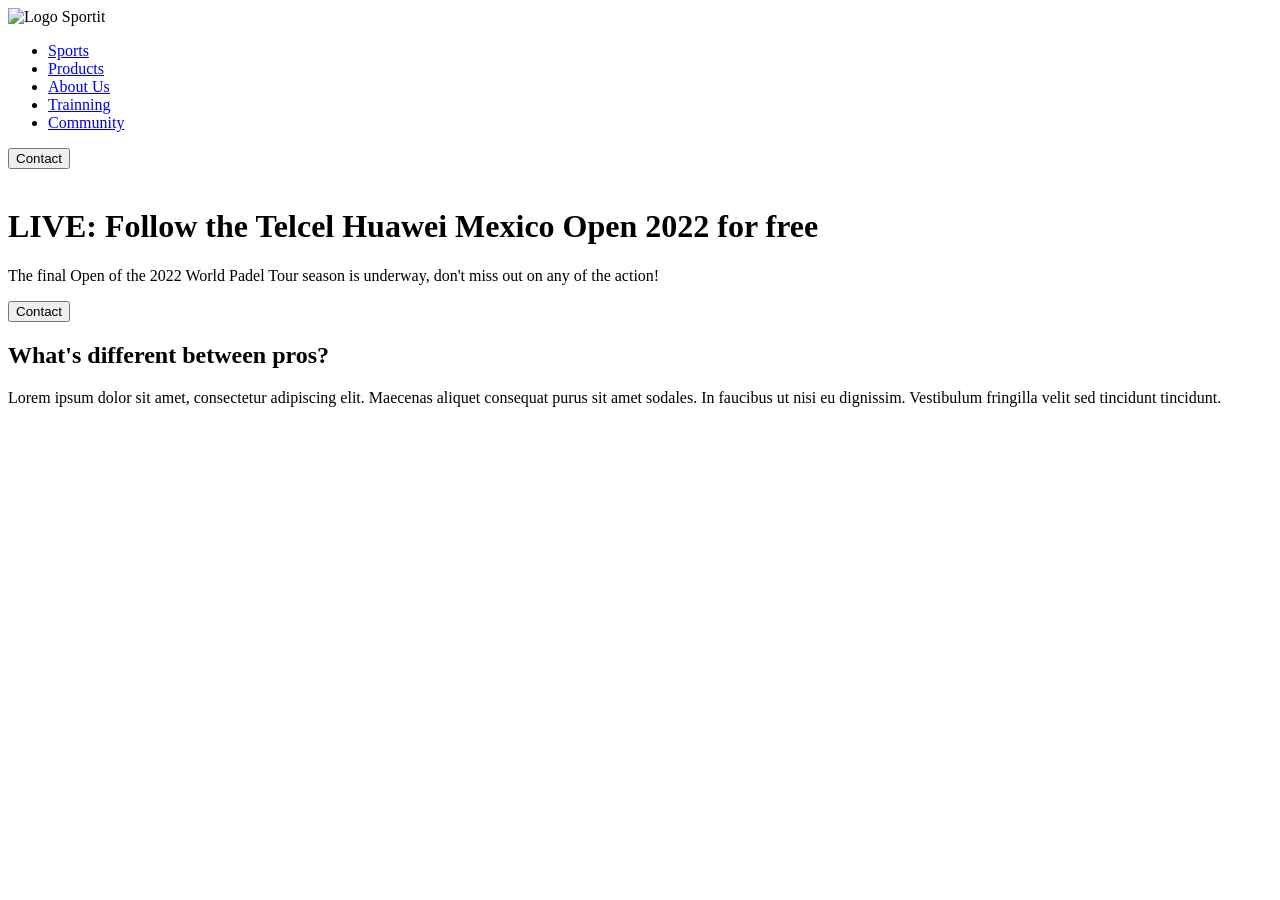
==== root/index.html @ 7d8fcdbb "header ok, banner ok, label 1 ok" ====
<!DOCTYPE html>
<html lang="en">
<head>
    <meta charset="UTF-8">
    <meta http-equiv="X-UA-Compatible" content="IE=edge">
    <meta name="viewport" content="width=device-width, initial-scale=1.0">
    <!-- Font Awasome -->
    <link rel="stylesheet" href="https://cdnjs.cloudflare.com/ajax/libs/font-awesome/6.2.1/css/all.min.css" integrity="sha512-MV7K8+y+gLIBoVD59lQIYicR65iaqukzvf/nwasF0nqhPay5w/9lJmVM2hMDcnK1OnMGCdVK+iQrJ7lzPJQd1w==" crossorigin="anonymous" referrerpolicy="no-referrer" />
    <!-- Google Font -->
    <link rel="preconnect" href="https://fonts.googleapis.com">
    <link rel="preconnect" href="https://fonts.gstatic.com" crossorigin>
    <link href="https://fonts.googleapis.com/css2?family=Be+Vietnam+Pro&display=swap" rel="stylesheet"> 
    <!-- Estilos -->
    <link rel="stylesheet" href="./root/style/style.css">
    <title>Sportit</title>
</head>
<body>
    <header>
        <div>
            <img src="./root/assets/logo-black.png" alt="Logo Sportit">
        </div>
        <div>
            <nav>
                <ul class="navBar">
                    <li><a href="#">Sports</a></li>
                    <li><a href="#">Products</a></li>
                    <li><a href="#">About Us</a></li>
                    <li><a href="#">Trainning</a></li>
                    <li><a href="#">Community</a></li>
                </ul>
            </nav>
        </div>
        <div>
            <button class="btn">Contact</button>
        </div>
    </header>

    <main>
        <!-- Banner -->
        <div class="banner">
            <div class="bannerImage">
                <img src="./root/assets/player.png" alt="">
            </div>
            <div class="bannerText">
                <h1>LIVE: Follow the Telcel Huawei Mexico Open 2022 for free</h1>
                <p>The final Open of the 2022 World Padel Tour season is underway, don't miss out on any of the action!</p>
                <button class="btn">Contact</button>
            </div>
        </div>
        <!-- Section -->
        <div class="label">
            <div class="box">
                <h2>
                    What's different between pros?
                </h2>  
            </div>
            <div class="box">
                <p>
                    Lorem ipsum dolor sit amet, consectetur adipiscing elit. Maecenas aliquet consequat purus sit amet sodales. In faucibus ut nisi eu dignissim. Vestibulum fringilla velit sed tincidunt tincidunt.
                </p>
            </div>

        </div>
        
    </main>
    
</body>
</html>
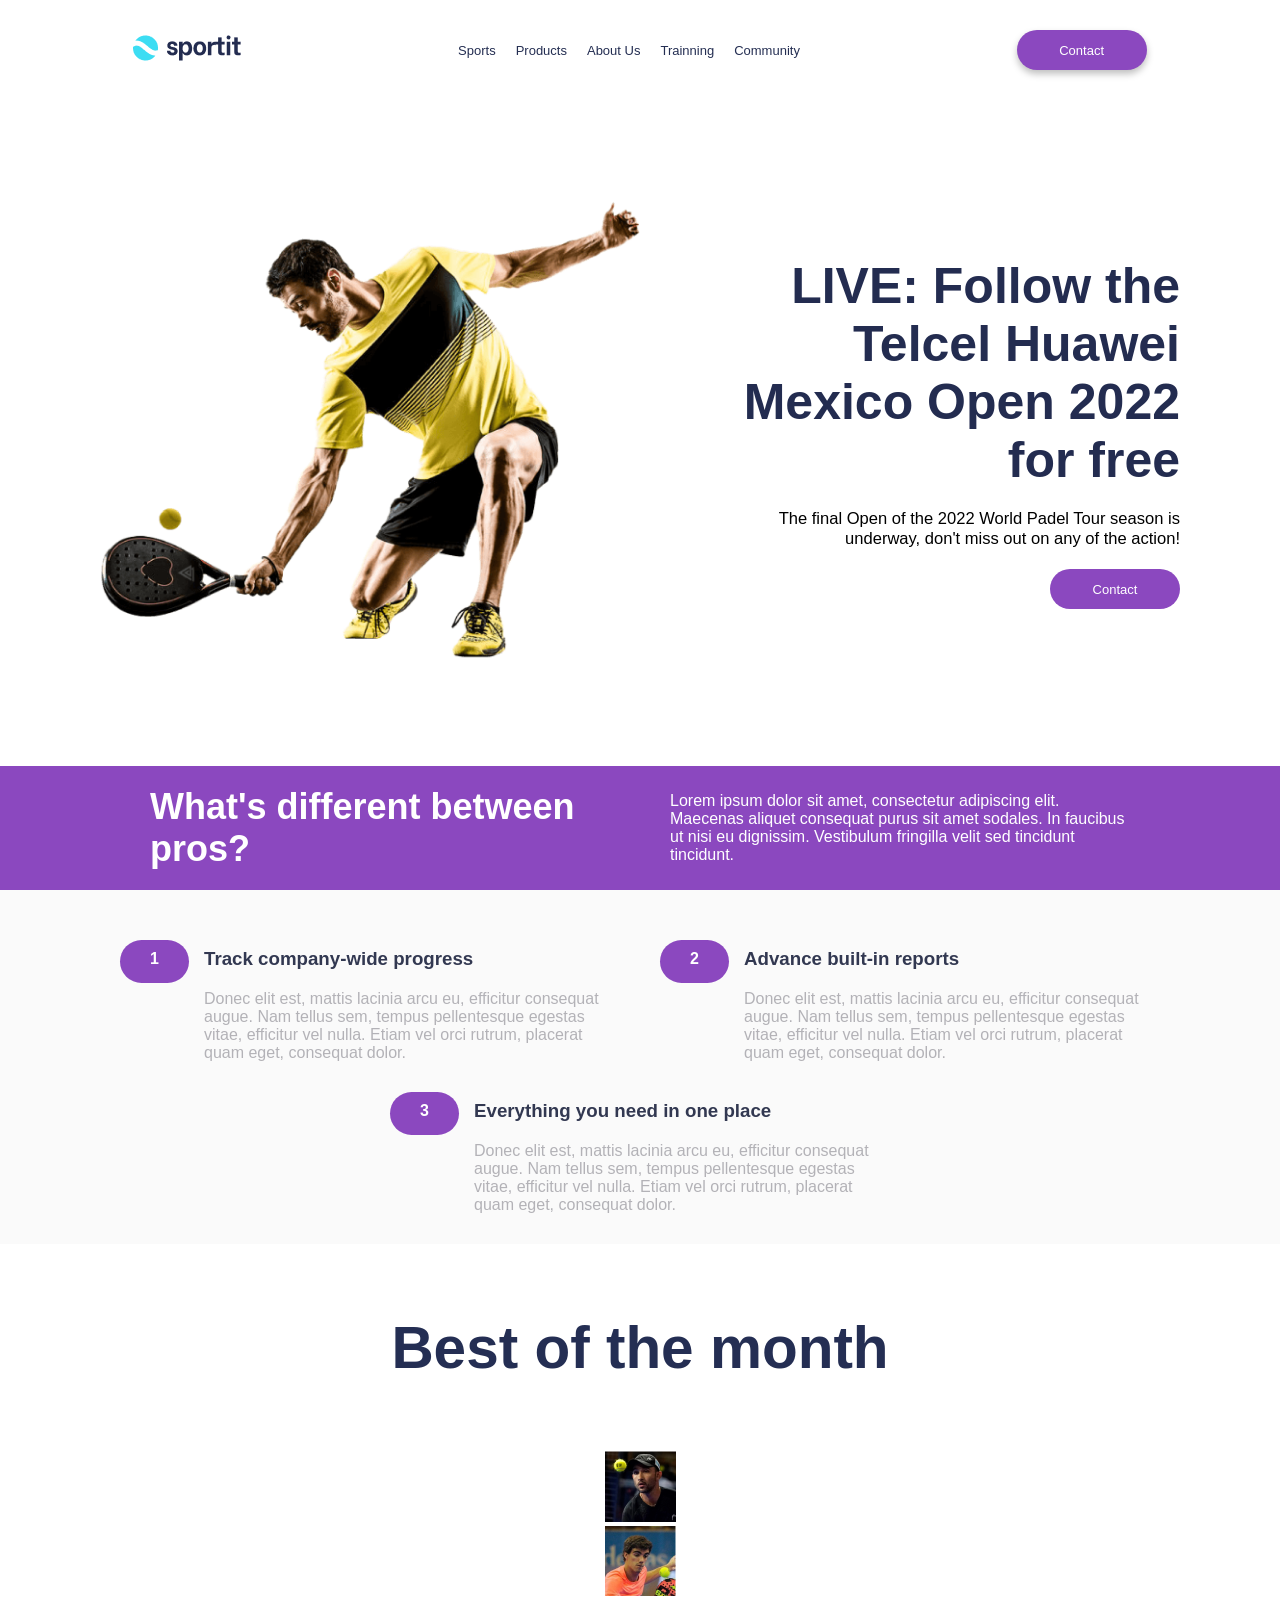
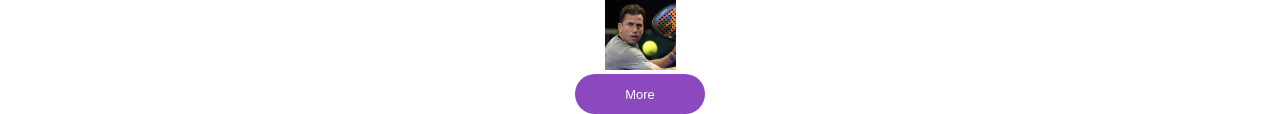
==== commit 7bff1cc2: "contenedor de primeras tarjetas ok" ====
--- a/root/index.html
+++ b/root/index.html
@@ -11,13 +11,13 @@
     <link rel="preconnect" href="https://fonts.gstatic.com" crossorigin>
     <link href="https://fonts.googleapis.com/css2?family=Be+Vietnam+Pro&display=swap" rel="stylesheet"> 
     <!-- Estilos -->
-    <link rel="stylesheet" href="./root/style/style.css">
+    <link rel="stylesheet" href="./style/style.css">
     <title>Sportit</title>
 </head>
 <body>
     <header>
         <div>
-            <img src="./root/assets/logo-black.png" alt="Logo Sportit">
+            <img src="./assets/logo-black.png" alt="Logo Sportit">
         </div>
         <div>
             <nav>
@@ -39,7 +39,7 @@
         <!-- Banner -->
         <div class="banner">
             <div class="bannerImage">
-                <img src="./root/assets/player.png" alt="">
+                <img src="./assets/player.png" alt="">
             </div>
             <div class="bannerText">
                 <h1>LIVE: Follow the Telcel Huawei Mexico Open 2022 for free</h1>
@@ -47,7 +47,7 @@
                 <button class="btn">Contact</button>
             </div>
         </div>
-        <!-- Section -->
+        <!-- Section 1 Label Promocional-->
         <div class="label">
             <div class="box">
                 <h2>
@@ -61,6 +61,70 @@
             </div>
 
         </div>
+        <!-- Section 2 Contenedor Tarjetas  -->
+        <div class="cardContainer">
+                <!-- Tarjeta 1 -->
+                <div class="card">
+                    <div class="cardNumber">
+                        <p>1</p>
+                    </div>
+                    <div class="cardText">
+                        <h3>Track company-wide progress</h3>
+                        <p>Donec elit est, mattis lacinia arcu eu, efficitur consequat augue. Nam tellus sem, tempus pellentesque egestas vitae, efficitur vel nulla. Etiam vel orci rutrum, placerat quam eget, consequat dolor.</p>
+                    </div>
+                </div>
+                <!-- Tarjeta 2 -->
+                <div class="card">
+                    <div class="cardNumber">
+                        <p>2</p>
+                    </div>
+                    <div class="cardText">
+                        <h3>Advance built-in reports</h3>
+                        <p>Donec elit est, mattis lacinia arcu eu, efficitur consequat augue. Nam tellus sem, tempus pellentesque egestas vitae, efficitur vel nulla. Etiam vel orci rutrum, placerat quam eget, consequat dolor.</p>
+                    </div>
+                </div>
+                <!-- Tarjeta 3 -->
+                <div class="card">
+                    <div class="cardNumber">
+                        <p>3</p>
+                    </div>
+                    <div class="cardText">
+                        <h3>Everything you need in one place</h3>
+                        <p>Donec elit est, mattis lacinia arcu eu, efficitur consequat augue. Nam tellus sem, tempus pellentesque egestas vitae, efficitur vel nulla. Etiam vel orci rutrum, placerat quam eget, consequat dolor.</p>
+                    </div>
+                </div>
+        </div>
+        <!-- Section 3 Contenedor Tarjetas Jugador -->
+        <div class="sectionContainer">
+            <div class="sectionTitle">
+                <h2>Best of the month</h2>
+            </div>
+            <div class="playerCardContainer">
+                <div class="playerCard">
+                    <img src="./assets/sanyo.png" alt="">
+                    <h3></h3>
+                    <p></p>
+                </div>
+                <div class="playerCard">
+                    <img src="./assets/lebron.png" alt="">
+                    <h3></h3>
+                    <p></p>
+                </div>
+                <div class="playerCard">
+                    <img src="./assets/navarro.png" alt="">
+                    <h3></h3>
+                    <p></p>
+                </div>
+
+            </div>
+            <div>
+                <button class="btn">More</button>
+            </div>
+
+        </div>
+                
+            
+        
         
     </main>
     
--- a/root/style/style.css
+++ b/root/style/style.css
@@ -0,0 +1,198 @@
+* {
+    margin: 0;
+    padding: 0;
+    box-sizing: border-box; }
+
+/* Estilos generales */
+
+body{
+    font-family: 'Be Vietnam Pro', sans-serif;
+}
+
+a{
+    text-decoration: none;
+}
+
+ul{
+    list-style: none;
+}
+
+button{
+    border: none;
+    
+}
+
+.btn{
+    background-color: #8B48BF;
+    width: 130px;
+    height: 40px;
+    border-radius: 50px;
+    color: #FFFFFF;
+    font-size: 13px;
+    
+}
+/* Estilos Header */
+
+header{
+    display: flex;
+    justify-content: space-around;
+    align-items: center;
+    padding: 30px;
+    
+}
+
+.navBar{
+    display: flex;
+} 
+
+.navBar li{
+    margin: 10px;
+    
+}
+
+.navBar li a{
+    color: #242E52;
+    font-size: 13px;
+}
+
+.navBar li a:hover{
+    color: rgba(36, 46, 82, 0.6)
+}
+
+header .btn{
+    box-shadow: 0px 4px 7px rgba(0, 0, 0, 0.25);
+    
+}
+
+/* Estilos Banner */
+
+.banner{
+    display: flex;
+    justify-content: space-around;
+    padding: 50px;
+}
+
+.bannerImage{
+    padding: 50px;
+    margin: 10 20px;
+}
+
+.bannerText{
+    padding: 50px;
+    margin: 10 20px;
+    display: flex;
+    flex-direction: column;
+    align-items: flex-end;
+    justify-content: center;
+}
+
+.bannerText h1{
+    color:#232C50;
+    font-weight: bold;
+    font-size: 50px;
+    text-align: right;
+}
+.bannerText p{
+    font-size: 16.56px;
+    text-align: right;
+    margin-top: 20px;
+    color:  #000000;
+    
+}
+
+.banner .btn{
+    margin-top: 20px;
+}
+
+/* Estilos Label */
+
+.label{
+    background-color: #8B48BF;
+    color: #FFFFFF;
+    display: flex;
+    
+    align-items: center;
+}
+
+.box{
+    width: 50%;
+
+}
+
+.label h2{
+    font-size: 36px;
+    font-weight: bold;
+    padding: 20px 30px 20px 150px;
+   
+    
+    
+}
+
+.label p{
+    padding: 0px 150px 0px 30px;
+   
+}
+
+/* Estilos Tarjetas */
+
+.cardContainer{
+    display: flex;
+    flex-wrap: wrap;
+    align-items: center;
+    justify-content: space-around;
+    background-color: #FAFAFA;
+    padding-top: 20px;
+    padding-bottom: 30px;
+    padding-left: 100px;
+    padding-right: 100px;
+}
+
+.card{
+    width: 50%;
+    display: flex;
+    margin-top: 30px;
+    padding-right: 20px;
+    padding-left: 20px;
+    
+}
+
+.cardText{
+    margin-left: 15px;
+     
+}
+
+.cardText h3{
+    margin-bottom: 20px;
+    margin-top: 8px;
+    color: #323851;
+}
+
+.cardText p{
+    color: #B3B2B7;
+}
+
+
+.cardNumber p{
+    background-color: #8B48BF;
+    width: 69px;
+    height: 43px;
+    border-radius: 30px;
+    text-align: center;
+    color: #FFFFFF;
+    padding-top: 10px;
+    font-weight: bold;
+    
+}
+
+/* Estilos Tarjetas Jugador */
+
+.sectionContainer{
+    margin-top: 70px;
+    text-align: center;
+}
+
+.sectionTitle{
+    color: #242E53;
+    font-size: 39px;
+    margin-bottom: 70px;
+}
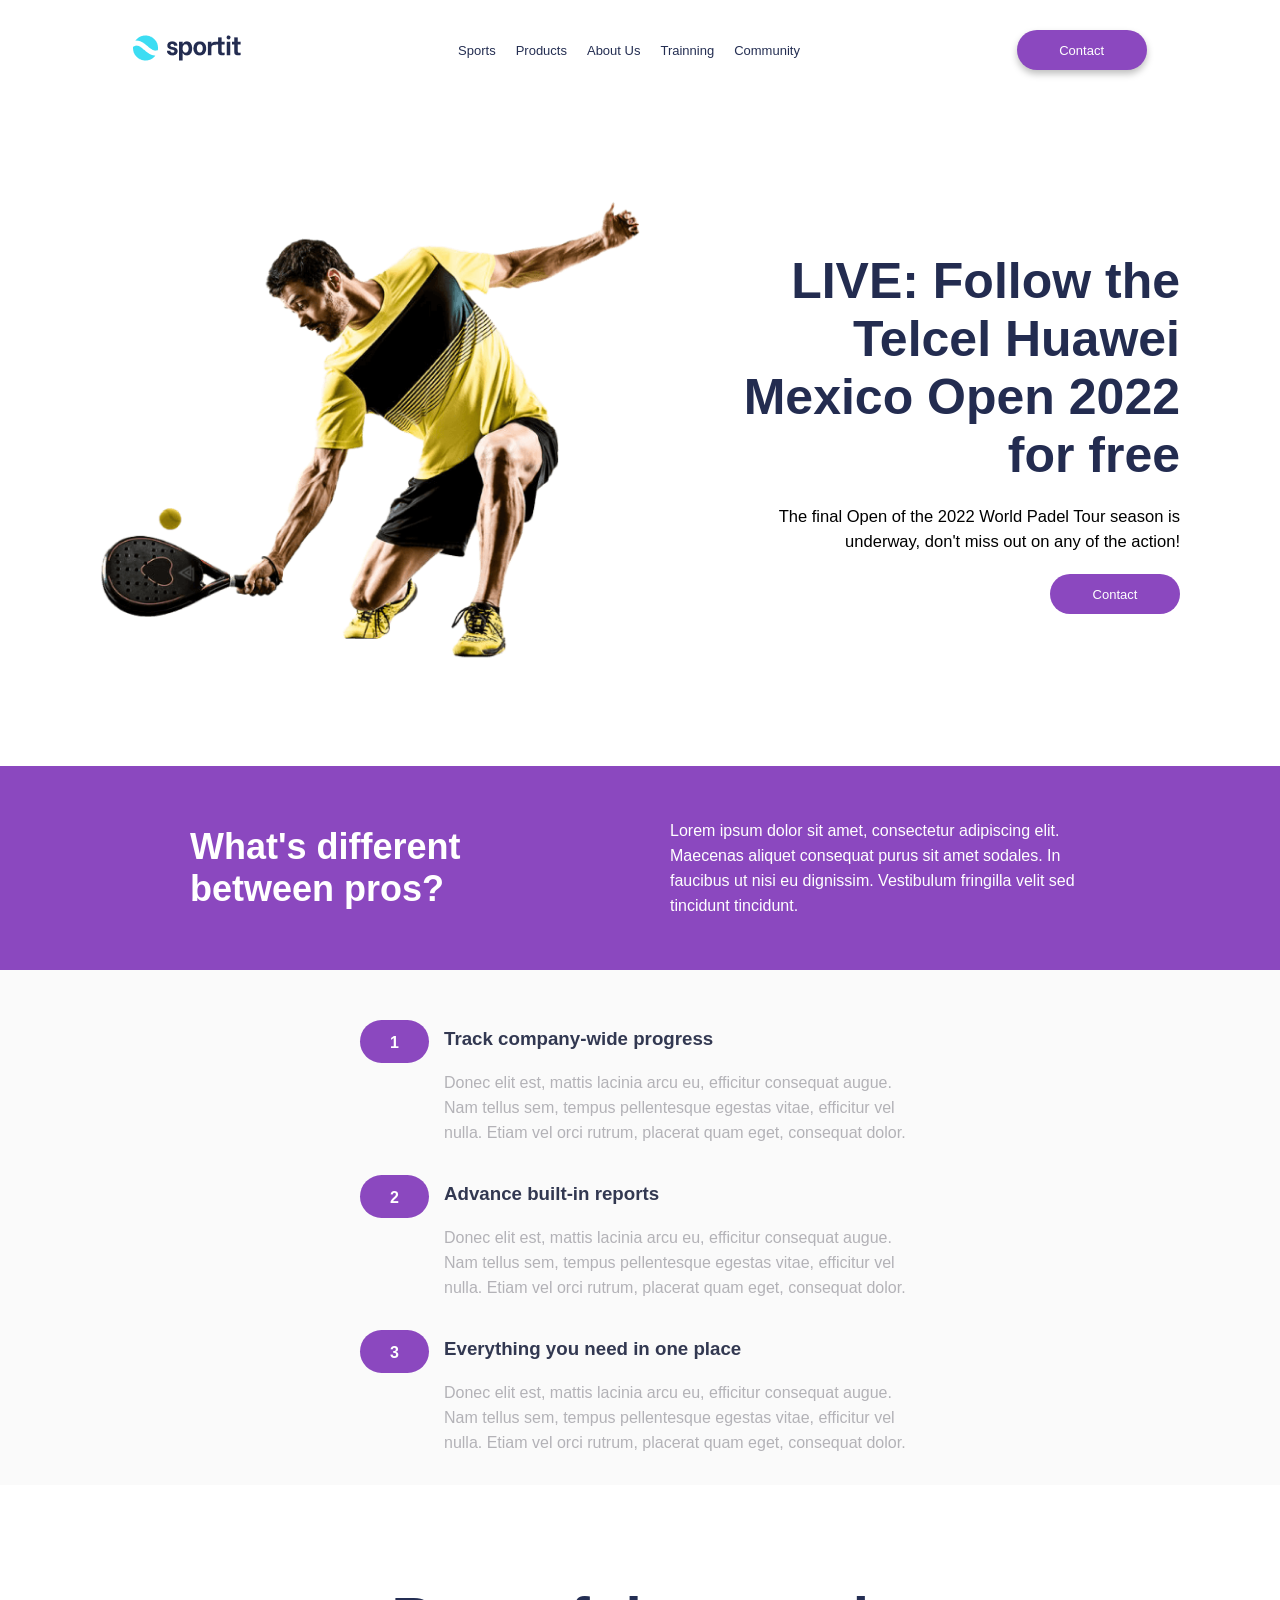
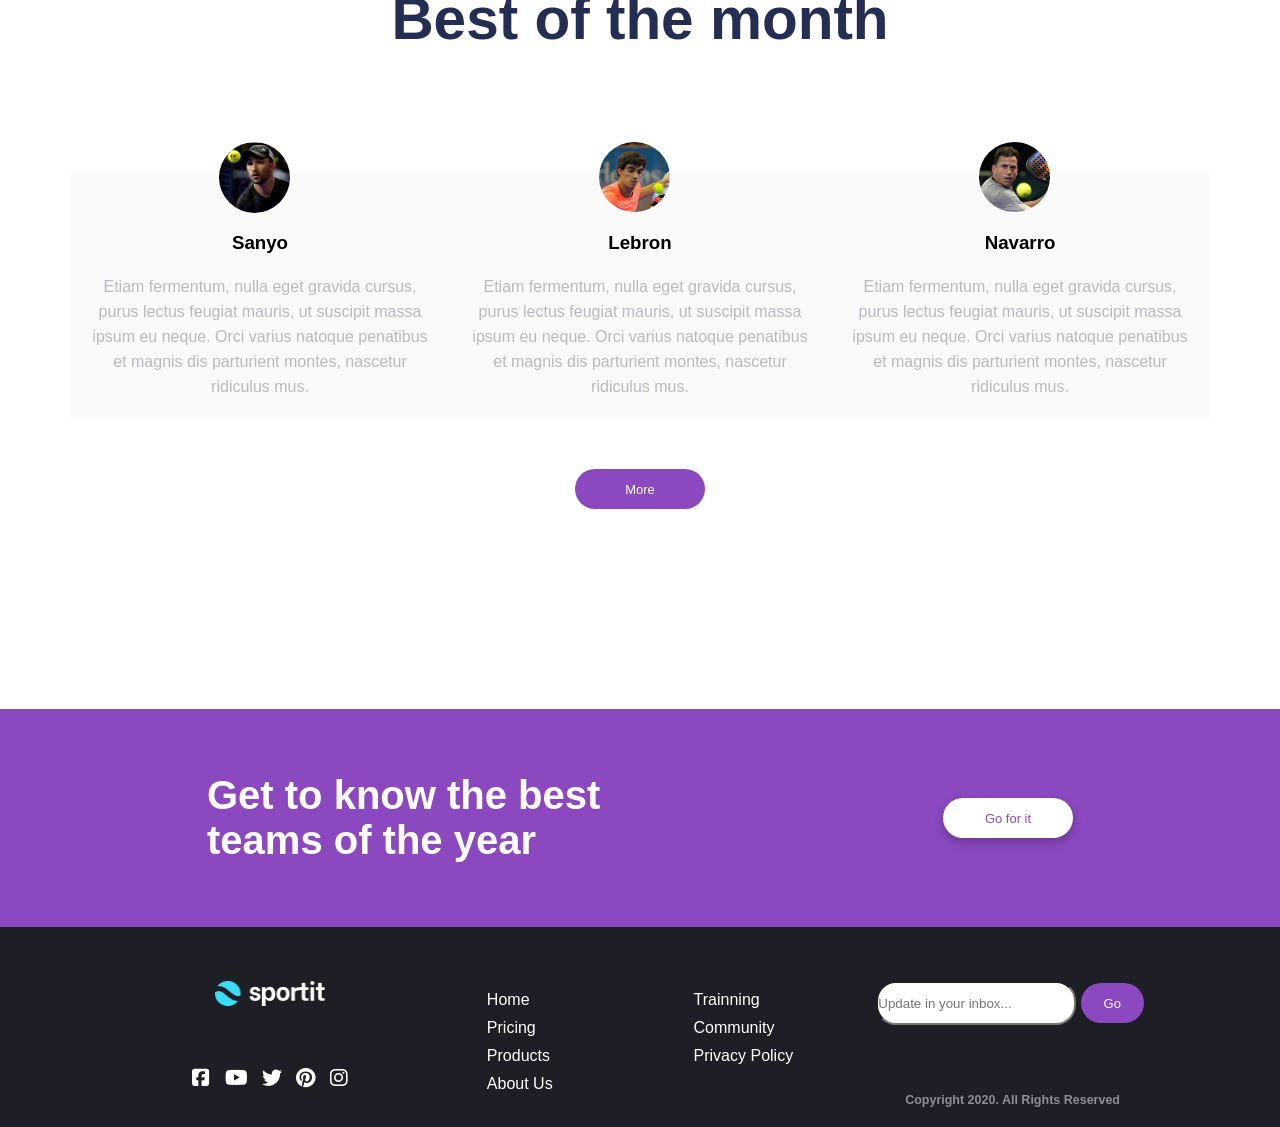
==== commit 75bcdeed: "version escritorio 100%" ====
--- a/root/index.html
+++ b/root/index.html
@@ -48,7 +48,7 @@
             </div>
         </div>
         <!-- Section 1 Label Promocional-->
-        <div class="label">
+        <div class="label label1">
             <div class="box">
                 <h2>
                     What's different between pros?
@@ -101,32 +101,77 @@
             </div>
             <div class="playerCardContainer">
                 <div class="playerCard">
-                    <img src="./assets/sanyo.png" alt="">
-                    <h3></h3>
-                    <p></p>
+                    <img src="./assets/sanyo.png" alt="avatar sanyo">
+                    <h3>Sanyo</h3>
+                    <p>Etiam fermentum, nulla eget gravida cursus, purus lectus feugiat mauris, ut suscipit massa ipsum eu neque. Orci varius natoque penatibus et magnis dis parturient montes, nascetur ridiculus mus.</p>
                 </div>
                 <div class="playerCard">
-                    <img src="./assets/lebron.png" alt="">
-                    <h3></h3>
-                    <p></p>
+                    <img src="./assets/lebron.png" alt="avatar lebron ">
+                    <h3>Lebron</h3>
+                    <p>Etiam fermentum, nulla eget gravida cursus, purus lectus feugiat mauris, ut suscipit massa ipsum eu neque. Orci varius natoque penatibus et magnis dis parturient montes, nascetur ridiculus mus.</p>
                 </div>
                 <div class="playerCard">
-                    <img src="./assets/navarro.png" alt="">
-                    <h3></h3>
-                    <p></p>
+                    <img src="./assets/navarro.png" alt="Avatar Navarro">
+                    <h3>Navarro</h3>
+                    <p>Etiam fermentum, nulla eget gravida cursus, purus lectus feugiat mauris, ut suscipit massa ipsum eu neque. Orci varius natoque penatibus et magnis dis parturient montes, nascetur ridiculus mus.</p>
                 </div>
 
             </div>
             <div>
                 <button class="btn">More</button>
             </div>
+        </div>
+        <!-- Section 1 Label Promocional-->
+        <div class="label label2">
+            
+                <h2>
+                    Get to know the best teams of the year
+                </h2>  
+            
+            
+                <button class="btn btnLight">Go for it</button>
+            
 
         </div>
+    </main>
+    <footer>
+        <div class="footerContainer">
+            <div class="footerSocial">
+                <img src="./assets/logo-white.png" alt="">
+                <div class="social">
+                    <i class="fa-brands fa-square-facebook"></i>
+                    <i class="fa-brands fa-youtube"></i>
+                    <i class="fa-brands fa-twitter"></i>
+                    <i class="fa-brands fa-pinterest"></i>
+                    <i class="fa-brands fa-instagram"></i>
+
+                </div>
+            </div>
+            <div class="footerBar">
+                <nav><ul>
+                    <li><a href="#">Home</a></li>
+                    <li><a href="#">Pricing</a></li>
+                    <li><a href="#">Products</a></li>
+                    <li><a href="#">About Us</a></li>
+                </ul></nav>
+                <nav><ul>
+                    <li><a href="#">Trainning</a></li>
+                    <li><a href="#">Community</a></li>
+                    <li><a href="#">Privacy Policy</a></li>
+                </ul></nav>
                 
-            
+                
+                
+            </div>
+            <div class="footerForm">
+                <form action=""></form>
+                <input type="text" name="email" placeholder="Update in your inbox...">
+                <button class="btn">Go</button>
+            </div>
+        </div>
         
-        
-    </main>
+            <h4>Copyright 2020. All Rights Reserved</h4>
+    </footer>
     
 </body>
 </html>
--- a/root/style/style.css
+++ b/root/style/style.css
@@ -17,9 +17,13 @@
     list-style: none;
 }
 
+p{
+    line-height: 25px;
+}
+
+/* Estilos generales de Botones */
 button{
-    border: none;
-    
+    border: none;   
 }
 
 .btn{
@@ -29,7 +33,30 @@
     border-radius: 50px;
     color: #FFFFFF;
     font-size: 13px;
-    
+}
+
+.btn:hover{
+    background-color: rgba(139, 72, 191, 0.7);
+}
+
+.btnLight{
+    background-color: #FFFFFF;
+    color: #8B48BF;
+}
+
+.btnLight:hover{
+background-color: rgba(250, 250, 250, 0.7);
+}
+
+
+.label{
+    background-color: #8B48BF;
+    color: #FFFFFF;
+    display: flex;
+    justify-content: space-around;
+    align-items: center;
+    
+   
 }
 /* Estilos Header */
 
@@ -104,14 +131,11 @@
     margin-top: 20px;
 }
 
-/* Estilos Label */
-
-.label{
-    background-color: #8B48BF;
-    color: #FFFFFF;
-    display: flex;
-    
-    align-items: center;
+/* Estilos Label 1 */
+
+.label1{
+    padding: 40px;
+    
 }
 
 .box{
@@ -119,7 +143,7 @@
 
 }
 
-.label h2{
+.label1 h2{
     font-size: 36px;
     font-weight: bold;
     padding: 20px 30px 20px 150px;
@@ -128,7 +152,7 @@
     
 }
 
-.label p{
+.label1 p{
     padding: 0px 150px 0px 30px;
    
 }
@@ -148,7 +172,7 @@
 }
 
 .card{
-    width: 50%;
+    width: 600px;
     display: flex;
     margin-top: 30px;
     padding-right: 20px;
@@ -169,6 +193,7 @@
 
 .cardText p{
     color: #B3B2B7;
+    
 }
 
 
@@ -182,17 +207,156 @@
     padding-top: 10px;
     font-weight: bold;
     
+    
 }
 
 /* Estilos Tarjetas Jugador */
 
 .sectionContainer{
-    margin-top: 70px;
-    text-align: center;
+    margin-top: 100px;
+    display: flex;
+    flex-direction: column;
+    align-items: center;
 }
 
 .sectionTitle{
     color: #242E53;
     font-size: 39px;
     margin-bottom: 70px;
-}+}
+
+.playerCardContainer{
+    display: flex;
+    background-color: #FAFAFA;
+    margin-left: 70px;
+    margin-right: 70px;
+    margin-top: 50px;
+    margin-bottom: 50px;
+    
+}
+
+.playerCard{
+    position: relative;
+    text-align: center;
+    padding: 0px 10px 0px 10px;
+    margin-bottom: 20px;
+    
+}
+
+.playerCard img{
+    border-radius: 50px;
+    position: absolute;
+    top: -30px;
+    right: 42%;
+    
+
+}
+
+.playerCard h3{
+    margin-top: 60px;
+    margin-bottom: 20px;
+    
+}
+
+.playerCard p{
+    margin-left: 10px;
+    margin-right: 10px;
+    color: #B9B9C1;
+    
+}
+
+/* Estilos Label 2 */
+
+.label2{
+    padding: 64px;
+    justify-content: space-around;
+    margin-top: 200px;
+}
+
+.label2 h2{
+    font-size: 40px;
+    width: 450px;
+    
+}
+
+.label2 .btn{
+    box-shadow: 0px 4px 8px rgba(0, 0, 0, 0.25);
+}
+
+/* Estilos del Footer */
+
+footer{
+    background-color: #1E1E26;
+}
+.footerContainer{
+    display: flex;
+    justify-content: space-around;
+    padding: 54px 85px 0px 85px;
+    
+}
+
+.footerSocial{
+    width: 33%;
+    display: flex;
+    flex-direction: column;
+    justify-content: space-between;
+    align-items:center
+    
+}
+
+.footerSocial img{
+    width: 110px;
+}
+
+.footerSocial i{
+    color: #FFFFFF;
+    font-size: 20px;
+    margin: 5px;
+    
+}
+
+.footerBar{
+    display: flex;
+    justify-content: space-between;
+    padding: 0px 30px 0px 30px;
+    width: 33%;
+   
+
+}
+
+.footerBar li{
+    margin-top: 10px;
+    
+}
+
+.footerBar li a{
+    color: #FFFFFF;
+}
+
+.footerForm{
+    width: 33%;
+    text-align: center;
+    
+}
+
+.footerForm .btn{
+    width: 63px;
+}
+
+.footerForm input{
+    border-radius: 20px;
+    height: 44px;
+    width: 200px;
+}
+
+footer h4{
+    font-size: 12.5px;
+    color: #8c8c94;
+    text-align: right;
+    padding-bottom: 20px;
+    margin-right: 160px;
+}
+
+
+
+
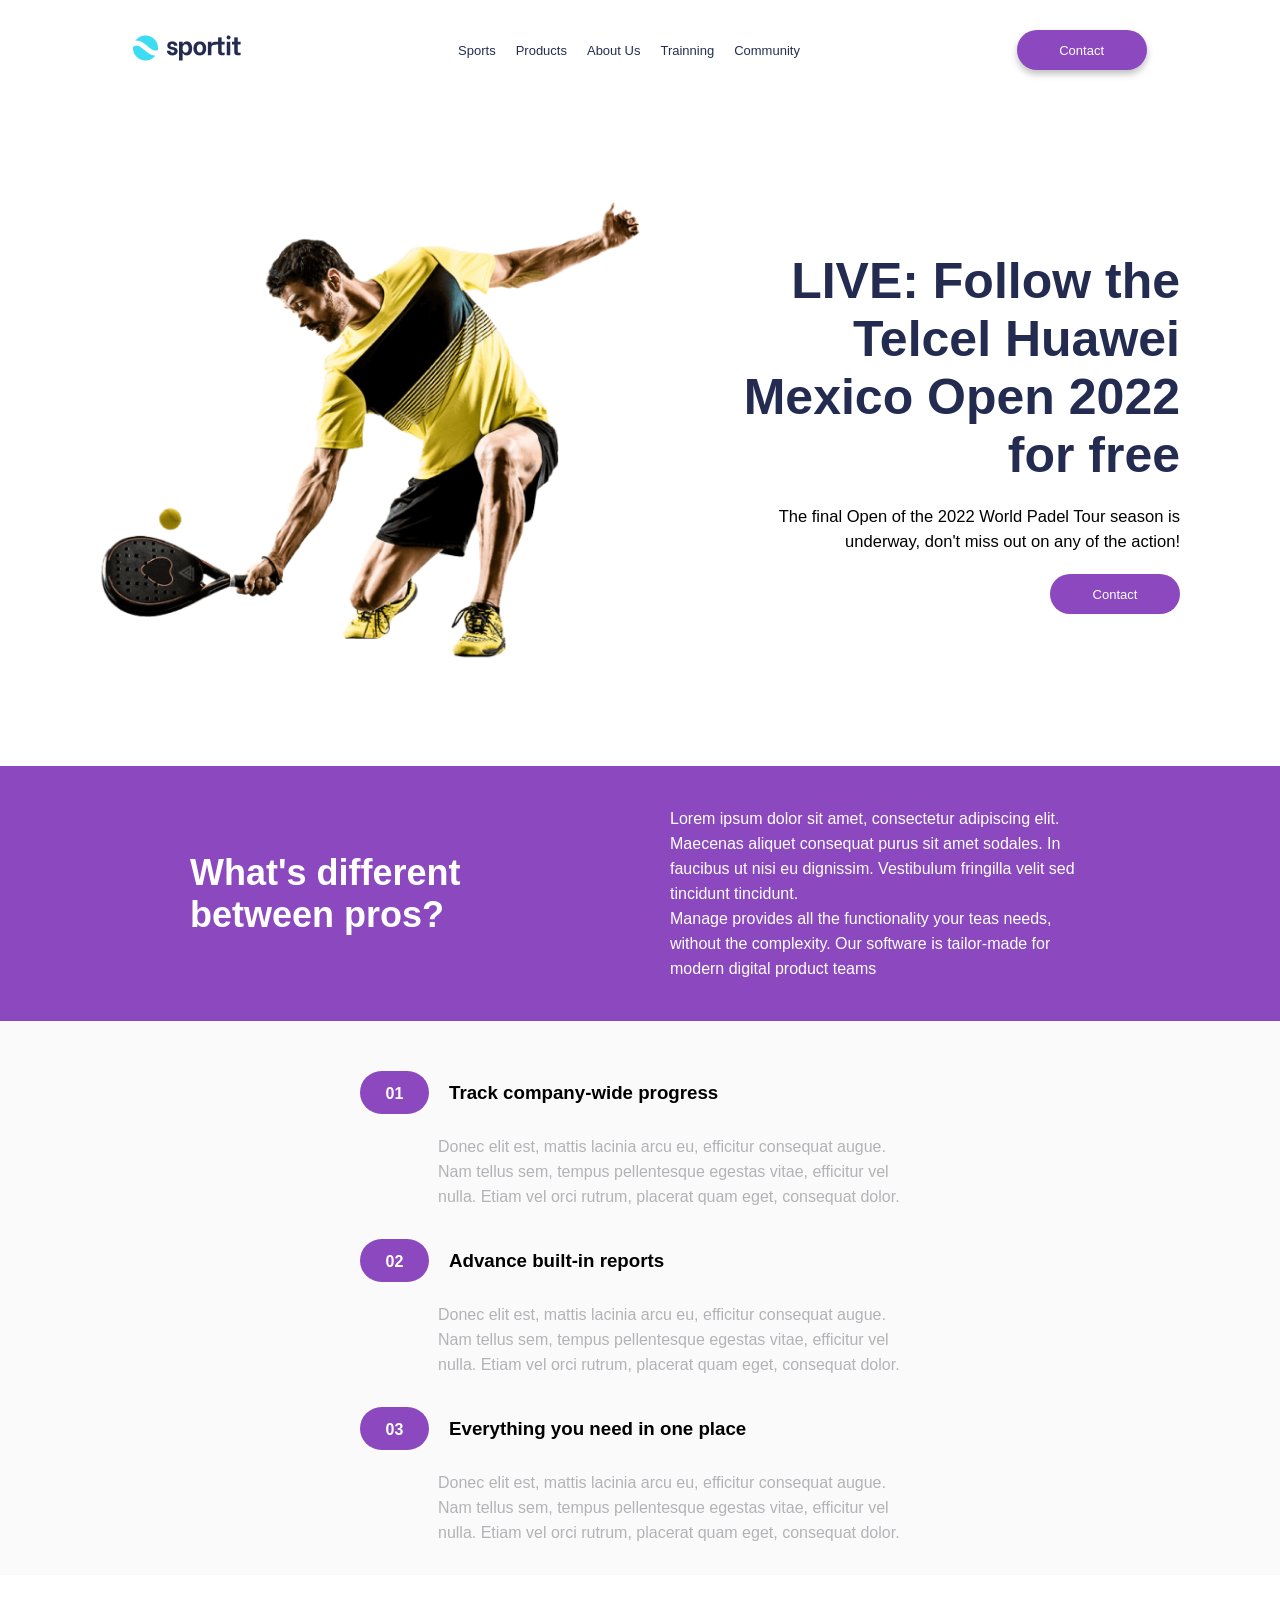
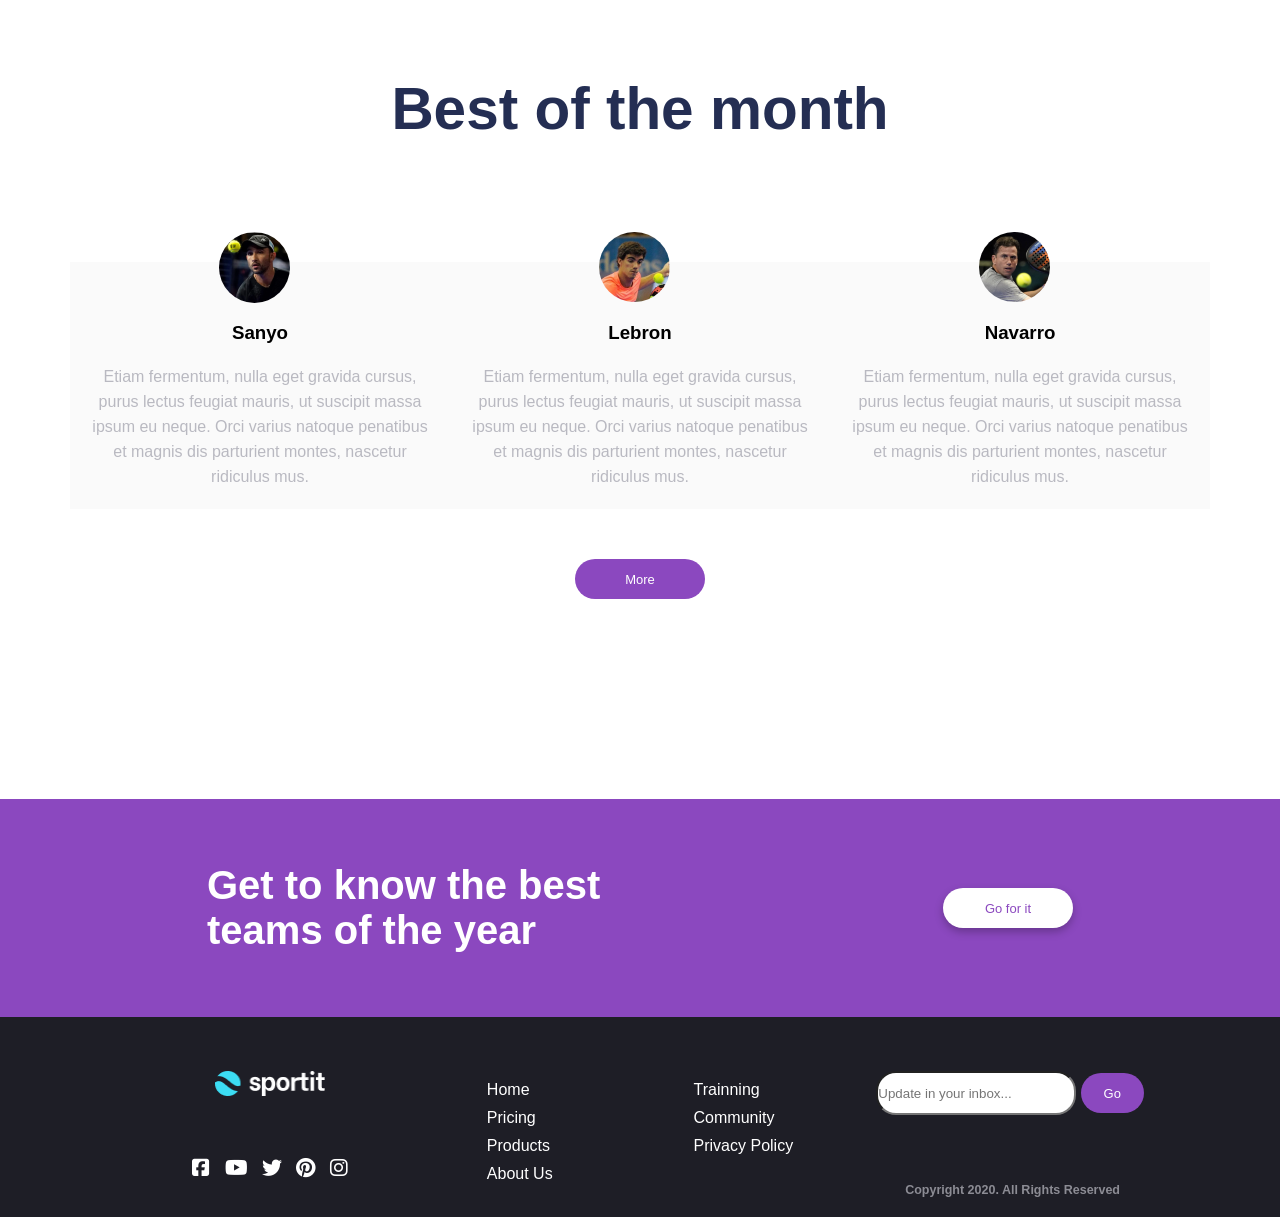
==== commit 19752c27: "version mobile 1.0" ====
--- a/root/index.html
+++ b/root/index.html
@@ -15,13 +15,14 @@
     <title>Sportit</title>
 </head>
 <body>
+    <!-- Header Logo y Menu -->
     <header>
         <div>
             <img src="./assets/logo-black.png" alt="Logo Sportit">
         </div>
         <div>
             <nav>
-                <ul class="navBar">
+                <ul class="navBar hiddenMobile">
                     <li><a href="#">Sports</a></li>
                     <li><a href="#">Products</a></li>
                     <li><a href="#">About Us</a></li>
@@ -47,7 +48,7 @@
                 <button class="btn">Contact</button>
             </div>
         </div>
-        <!-- Section 1 Label Promocional-->
+        <!-- Seccion 1 Label Promocional-->
         <div class="label label1">
             <div class="box">
                 <h2>
@@ -55,52 +56,55 @@
                 </h2>  
             </div>
             <div class="box">
-                <p>
+                <p class="hiddenMobile" >
                     Lorem ipsum dolor sit amet, consectetur adipiscing elit. Maecenas aliquet consequat purus sit amet sodales. In faucibus ut nisi eu dignissim. Vestibulum fringilla velit sed tincidunt tincidunt.
+                </p>
+                <p class="textMobile">
+                    Manage provides all the functionality your teas needs, without the complexity. Our software is tailor-made for modern digital product teams
                 </p>
             </div>
 
         </div>
-        <!-- Section 2 Contenedor Tarjetas  -->
+        <!-- Seccion 2 Contenedor Tarjetas  -->
         <div class="cardContainer">
                 <!-- Tarjeta 1 -->
                 <div class="card">
                     <div class="cardNumber">
-                        <p>1</p>
+                        <p>01</p>
+                        <h3>Track company-wide progress</h3>
                     </div>
-                    <div class="cardText">
-                        <h3>Track company-wide progress</h3>
+                    <div class="cardText">  
                         <p>Donec elit est, mattis lacinia arcu eu, efficitur consequat augue. Nam tellus sem, tempus pellentesque egestas vitae, efficitur vel nulla. Etiam vel orci rutrum, placerat quam eget, consequat dolor.</p>
                     </div>
                 </div>
                 <!-- Tarjeta 2 -->
                 <div class="card">
                     <div class="cardNumber">
-                        <p>2</p>
+                        <p>02</p>
+                        <h3>Advance built-in reports</h3>
                     </div>
                     <div class="cardText">
-                        <h3>Advance built-in reports</h3>
                         <p>Donec elit est, mattis lacinia arcu eu, efficitur consequat augue. Nam tellus sem, tempus pellentesque egestas vitae, efficitur vel nulla. Etiam vel orci rutrum, placerat quam eget, consequat dolor.</p>
                     </div>
                 </div>
                 <!-- Tarjeta 3 -->
                 <div class="card">
                     <div class="cardNumber">
-                        <p>3</p>
+                        <p>03</p>
+                        <h3>Everything you need in one place</h3>
                     </div>
                     <div class="cardText">
-                        <h3>Everything you need in one place</h3>
                         <p>Donec elit est, mattis lacinia arcu eu, efficitur consequat augue. Nam tellus sem, tempus pellentesque egestas vitae, efficitur vel nulla. Etiam vel orci rutrum, placerat quam eget, consequat dolor.</p>
                     </div>
                 </div>
         </div>
-        <!-- Section 3 Contenedor Tarjetas Jugador -->
+        <!-- Seccion 3 Contenedor Tarjetas Jugador -->
         <div class="sectionContainer">
             <div class="sectionTitle">
                 <h2>Best of the month</h2>
             </div>
             <div class="playerCardContainer">
-                <div class="playerCard">
+                <div class="playerCard hiddenMobile">
                     <img src="./assets/sanyo.png" alt="avatar sanyo">
                     <h3>Sanyo</h3>
                     <p>Etiam fermentum, nulla eget gravida cursus, purus lectus feugiat mauris, ut suscipit massa ipsum eu neque. Orci varius natoque penatibus et magnis dis parturient montes, nascetur ridiculus mus.</p>
@@ -110,32 +114,28 @@
                     <h3>Lebron</h3>
                     <p>Etiam fermentum, nulla eget gravida cursus, purus lectus feugiat mauris, ut suscipit massa ipsum eu neque. Orci varius natoque penatibus et magnis dis parturient montes, nascetur ridiculus mus.</p>
                 </div>
-                <div class="playerCard">
+                <div class="playerCard hiddenMobile">
                     <img src="./assets/navarro.png" alt="Avatar Navarro">
                     <h3>Navarro</h3>
                     <p>Etiam fermentum, nulla eget gravida cursus, purus lectus feugiat mauris, ut suscipit massa ipsum eu neque. Orci varius natoque penatibus et magnis dis parturient montes, nascetur ridiculus mus.</p>
                 </div>
-
             </div>
             <div>
                 <button class="btn">More</button>
             </div>
         </div>
-        <!-- Section 1 Label Promocional-->
+        <!-- Seccion 4 Label Promocional-->
         <div class="label label2">
-            
                 <h2>
                     Get to know the best teams of the year
                 </h2>  
-            
-            
                 <button class="btn btnLight">Go for it</button>
-            
-
         </div>
     </main>
+    <!-- Footer -->
     <footer>
         <div class="footerContainer">
+            <!-- Seccion Logo y Redes Sociales -->
             <div class="footerSocial">
                 <img src="./assets/logo-white.png" alt="">
                 <div class="social">
@@ -144,9 +144,9 @@
                     <i class="fa-brands fa-twitter"></i>
                     <i class="fa-brands fa-pinterest"></i>
                     <i class="fa-brands fa-instagram"></i>
-
                 </div>
             </div>
+            <!-- Seccion Barra Navegacion -->
             <div class="footerBar">
                 <nav><ul>
                     <li><a href="#">Home</a></li>
@@ -159,19 +159,16 @@
                     <li><a href="#">Community</a></li>
                     <li><a href="#">Privacy Policy</a></li>
                 </ul></nav>
-                
-                
-                
             </div>
+            <!-- Seccion Formulario -->
             <div class="footerForm">
                 <form action=""></form>
                 <input type="text" name="email" placeholder="Update in your inbox...">
                 <button class="btn">Go</button>
             </div>
         </div>
-        
-            <h4>Copyright 2020. All Rights Reserved</h4>
+        <!-- Copyright -->
+        <h4>Copyright 2020. All Rights Reserved</h4>
     </footer>
-    
 </body>
 </html>
--- a/root/style/style.css
+++ b/root/style/style.css
@@ -97,11 +97,13 @@
     display: flex;
     justify-content: space-around;
     padding: 50px;
+    
 }
 
 .bannerImage{
     padding: 50px;
     margin: 10 20px;
+    
 }
 
 .bannerText{
@@ -115,7 +117,7 @@
 
 .bannerText h1{
     color:#232C50;
-    font-weight: bold;
+    font-weight: 700;
     font-size: 50px;
     text-align: right;
 }
@@ -174,6 +176,7 @@
 .card{
     width: 600px;
     display: flex;
+    flex-direction: column;
     margin-top: 30px;
     padding-right: 20px;
     padding-left: 20px;
@@ -193,10 +196,15 @@
 
 .cardText p{
     color: #B3B2B7;
-    
-}
-
-
+    padding-left: 63px;
+    
+}
+
+.cardNumber{
+    display: flex;
+    align-items: center;
+    margin-bottom: 20px;
+}
 .cardNumber p{
     background-color: #8B48BF;
     width: 69px;
@@ -206,6 +214,8 @@
     color: #FFFFFF;
     padding-top: 10px;
     font-weight: bold;
+    margin-right: 20px;
+    
     
     
 }
@@ -360,3 +370,171 @@
 
 
 
+/* Estilos Responsive */
+
+@media screen and (max-width: 480px) { 
+
+    .hiddenMobile{
+        display: none;
+    }
+
+    .banner{
+        flex-direction: column;
+        
+    }
+
+    .bannerImage{
+        padding: 0px;
+        margin-bottom: 100px;
+        
+    }
+
+    .bannerImage img{
+        width: 400px;
+           
+    }
+
+    .bannerText{
+        width: 400px;
+        margin: 0px;
+        padding: 0px;
+    }
+
+    .label{
+        flex-direction: column;
+        background-color: #3CDDF3;
+        margin: 0px;
+        
+
+    }
+
+    .box{
+        width: 100%;
+    }
+
+    .label1{
+        padding: 0px;
+        margin-bottom: 75px;
+    }
+
+    .label1 h2{
+        padding: 40px 20px 0px 20px;
+        margin-bottom: 50px;
+
+    }
+
+    .label1 p{
+        width: 480px;
+        padding: 0px 20px 40px 20px;
+    }
+
+
+
+    .cardContainer{
+        padding: 0px;
+        margin: 0px;
+    }
+    .card{
+        flex-direction: column;
+        width: 480px;
+        padding: 0px 0px 0px 34px;
+        
+    }
+
+
+    .cardNumber{
+        display: flex;
+        align-items: center;
+        background-color: rgba(139, 72, 191, 0.3);
+        border-radius: 30px 0px 0px 30px;
+        margin-bottom: 31px;
+    }
+
+    .cardNumber h3{
+        margin-left: 20px;
+    }
+
+    .cardText p{
+        padding: 0px 28px 0px 0px;
+    }
+
+
+    .playerCardContainer{
+        width: 480px;
+        padding: 0px 17px 0px 17px;
+    }
+
+    .label2{
+        margin-top: 58px;
+        padding: 0px
+    }
+
+    .label2 h2{
+        width: 480px;
+        padding: 40px 85px 50px;
+        text-align: center;
+    }
+
+    .btnLight{
+        background-color: #232C50;
+        color:#FFFFFF;
+        box-shadow: 0px 4px 8px rgba(0, 0, 0, 0.25);
+        margin-bottom: 40px;
+    }
+
+    .footerContainer{
+        flex-direction: column-reverse;
+        align-items: center;
+        width: 480px;
+        margin: 0;
+        padding: 0px;
+    }
+
+    .footerForm{
+        width: 480px;
+        margin-top: 50px;
+        margin-bottom: 50px;
+
+    }
+
+    .footerForm input{
+        width: 308px;
+        margin-right: 9px;
+    }
+
+    .footerBar{
+        width: 480px;
+        padding: 0px 80px 0px;
+        margin-bottom: 20px;
+    }
+
+    .footerSocial{
+        width: 480px;
+        flex-direction: column-reverse;
+        margin-bottom: 50px;
+
+    }
+
+    .footerSocial img{
+        margin-top: 20px;
+    }
+
+    .social{
+        margin-top: 50px;
+    }
+
+    .social i{
+        margin: 30px;
+        
+    }
+
+    footer h4{
+        text-align: center;
+        padding: 0px 0px 50px 0px;
+        margin: 0px;
+        
+        
+    }
+
+ }
+
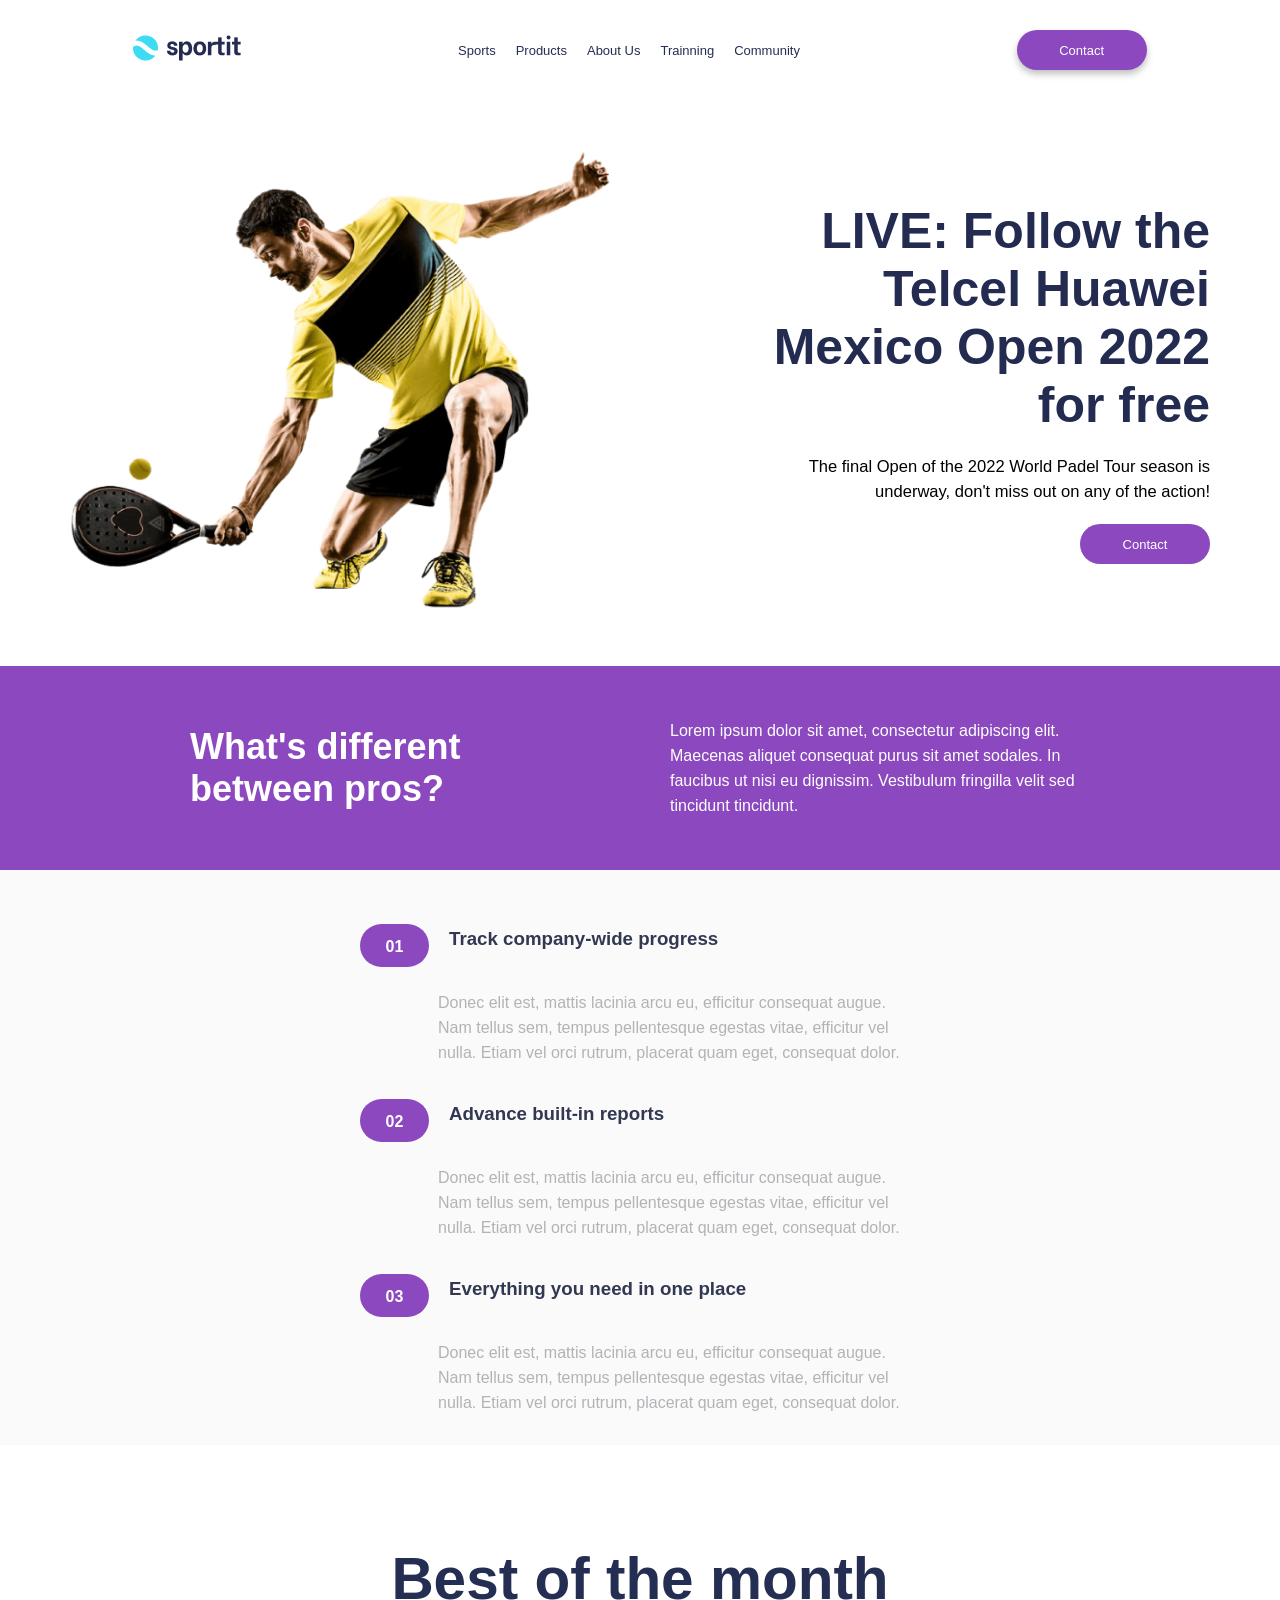
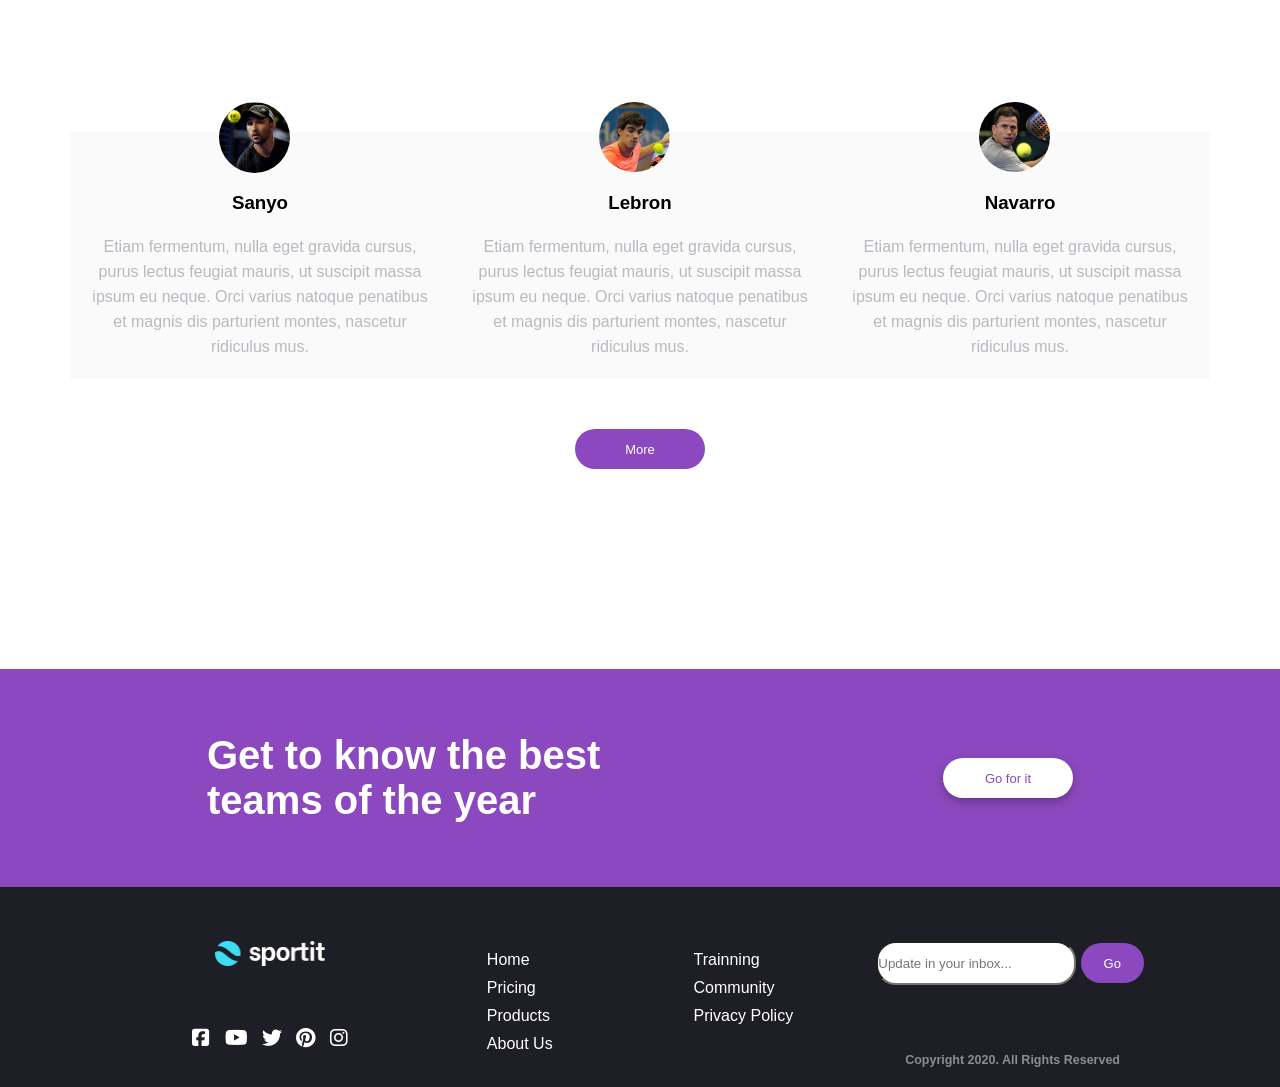
==== commit a4456eb4: "version mobile terminada" ====
--- a/root/index.html
+++ b/root/index.html
@@ -32,7 +32,11 @@
             </nav>
         </div>
         <div>
-            <button class="btn">Contact</button>
+            <button class="btn hiddenMobile">Contact</button>
+        </div>
+
+        <div class="barMobile hiddenDesktop">
+            <i class="fa-solid fa-bars"></i>
         </div>
     </header>
 
@@ -59,7 +63,7 @@
                 <p class="hiddenMobile" >
                     Lorem ipsum dolor sit amet, consectetur adipiscing elit. Maecenas aliquet consequat purus sit amet sodales. In faucibus ut nisi eu dignissim. Vestibulum fringilla velit sed tincidunt tincidunt.
                 </p>
-                <p class="textMobile">
+                <p class="hiddenDesktop">
                     Manage provides all the functionality your teas needs, without the complexity. Our software is tailor-made for modern digital product teams
                 </p>
             </div>
--- a/root/style/style.css
+++ b/root/style/style.css
@@ -56,7 +56,10 @@
     justify-content: space-around;
     align-items: center;
     
-   
+}
+
+.hiddenDesktop{
+    display: none;
 }
 /* Estilos Header */
 
@@ -95,37 +98,45 @@
 
 .banner{
     display: flex;
-    justify-content: space-around;
+    justify-content: center;
     padding: 50px;
     
 }
 
+.bannerImage img{
+    width: 540px;
+
+}
+
 .bannerImage{
-    padding: 50px;
-    margin: 10 20px;
-    
+    margin-right: 50px;
+    margin-left: 20px;
 }
 
 .bannerText{
-    padding: 50px;
-    margin: 10 20px;
+    width: 540px;
     display: flex;
     flex-direction: column;
     align-items: flex-end;
     justify-content: center;
+    margin-left: 50px;
+    margin-right: 20px;
 }
 
 .bannerText h1{
     color:#232C50;
-    font-weight: 700;
+    font-weight: bold;
     font-size: 50px;
     text-align: right;
-}
+    padding-left: 20px;
+}
+
 .bannerText p{
     font-size: 16.56px;
     text-align: right;
     margin-top: 20px;
     color:  #000000;
+    padding-left: 20px
     
 }
 
@@ -188,7 +199,7 @@
      
 }
 
-.cardText h3{
+.cardNumber h3{
     margin-bottom: 20px;
     margin-top: 8px;
     color: #323851;
@@ -373,24 +384,42 @@
 /* Estilos Responsive */
 
 @media screen and (max-width: 480px) { 
-
+    
+
+    /* Estilos Generales */
     .hiddenMobile{
         display: none;
     }
 
+    .hiddenDesktop{
+        display: block;
+    }
+
+    /* Estilos Header */
+
+    .barMobile i{
+        font-size: 40px;
+
+    }
+
+    /* Estilos Banner */
     .banner{
         flex-direction: column;
-        
+        align-items: center;
+       margin: 0;
+       padding: 0;
     }
 
     .bannerImage{
-        padding: 0px;
-        margin-bottom: 100px;
+       padding: 0;
+       margin: 0;
         
     }
 
     .bannerImage img{
         width: 400px;
+        margin: 0px 0px 50px 0px;
+        padding: 0;
            
     }
 
@@ -400,10 +429,19 @@
         padding: 0px;
     }
 
+    .bannerText h1{
+        padding: 0px 0px 0px 10px;
+        margin: 50px 0px 0px 0px;
+        
+        
+    }
+
+    /* Estilos Label1 */
+
     .label{
         flex-direction: column;
         background-color: #3CDDF3;
-        margin: 0px;
+        
         
 
     }
@@ -414,7 +452,8 @@
 
     .label1{
         padding: 0px;
-        margin-bottom: 75px;
+        margin-bottom: 45px;
+        margin-top: 40px;
     }
 
     .label1 h2{
@@ -429,10 +468,11 @@
     }
 
 
-
+    /* Estilos Cards */
     .cardContainer{
         padding: 0px;
         margin: 0px;
+        background-color: #FFFFFF;
     }
     .card{
         flex-direction: column;
@@ -444,25 +484,40 @@
 
     .cardNumber{
         display: flex;
-        align-items: center;
+       align-items: center;
         background-color: rgba(139, 72, 191, 0.3);
         border-radius: 30px 0px 0px 30px;
-        margin-bottom: 31px;
+       
     }
 
     .cardNumber h3{
-        margin-left: 20px;
+        margin: 0px 0px 0px 20px;
+        font-size: 16px;
     }
 
     .cardText p{
         padding: 0px 28px 0px 0px;
     }
 
-
+    /* Estilos Tarjeta Jugador */
     .playerCardContainer{
         width: 480px;
         padding: 0px 17px 0px 17px;
     }
+    .sectionContainer{
+        margin: 60px 0px 0px 0px;
+        padding: 0;
+    }
+    .sectionTitle h2{
+        
+        font-size: 39px;
+    }
+
+    .playerCard h3{
+        font-size: 16px;
+    }
+
+    /* Estilos Label 2 */
 
     .label2{
         margin-top: 58px;
@@ -470,9 +525,14 @@
     }
 
     .label2 h2{
-        width: 480px;
-        padding: 40px 85px 50px;
+
+        width: 324px;
+        height: 192px;
+        padding: 0px 20px 10px 20px;
+        margin-top: 40px;
+        margin-bottom: 40px;
         text-align: center;
+        
     }
 
     .btnLight{
@@ -481,7 +541,8 @@
         box-shadow: 0px 4px 8px rgba(0, 0, 0, 0.25);
         margin-bottom: 40px;
     }
-
+    
+    /* Estilos Footer */
     .footerContainer{
         flex-direction: column-reverse;
         align-items: center;
@@ -508,10 +569,15 @@
         margin-bottom: 20px;
     }
 
+    .footerBar ul li{
+        margin: 20px;
+    }
+
     .footerSocial{
         width: 480px;
         flex-direction: column-reverse;
         margin-bottom: 50px;
+        
 
     }
 
@@ -520,7 +586,7 @@
     }
 
     .social{
-        margin-top: 50px;
+        margin-top: 20px;
     }
 
     .social i{
